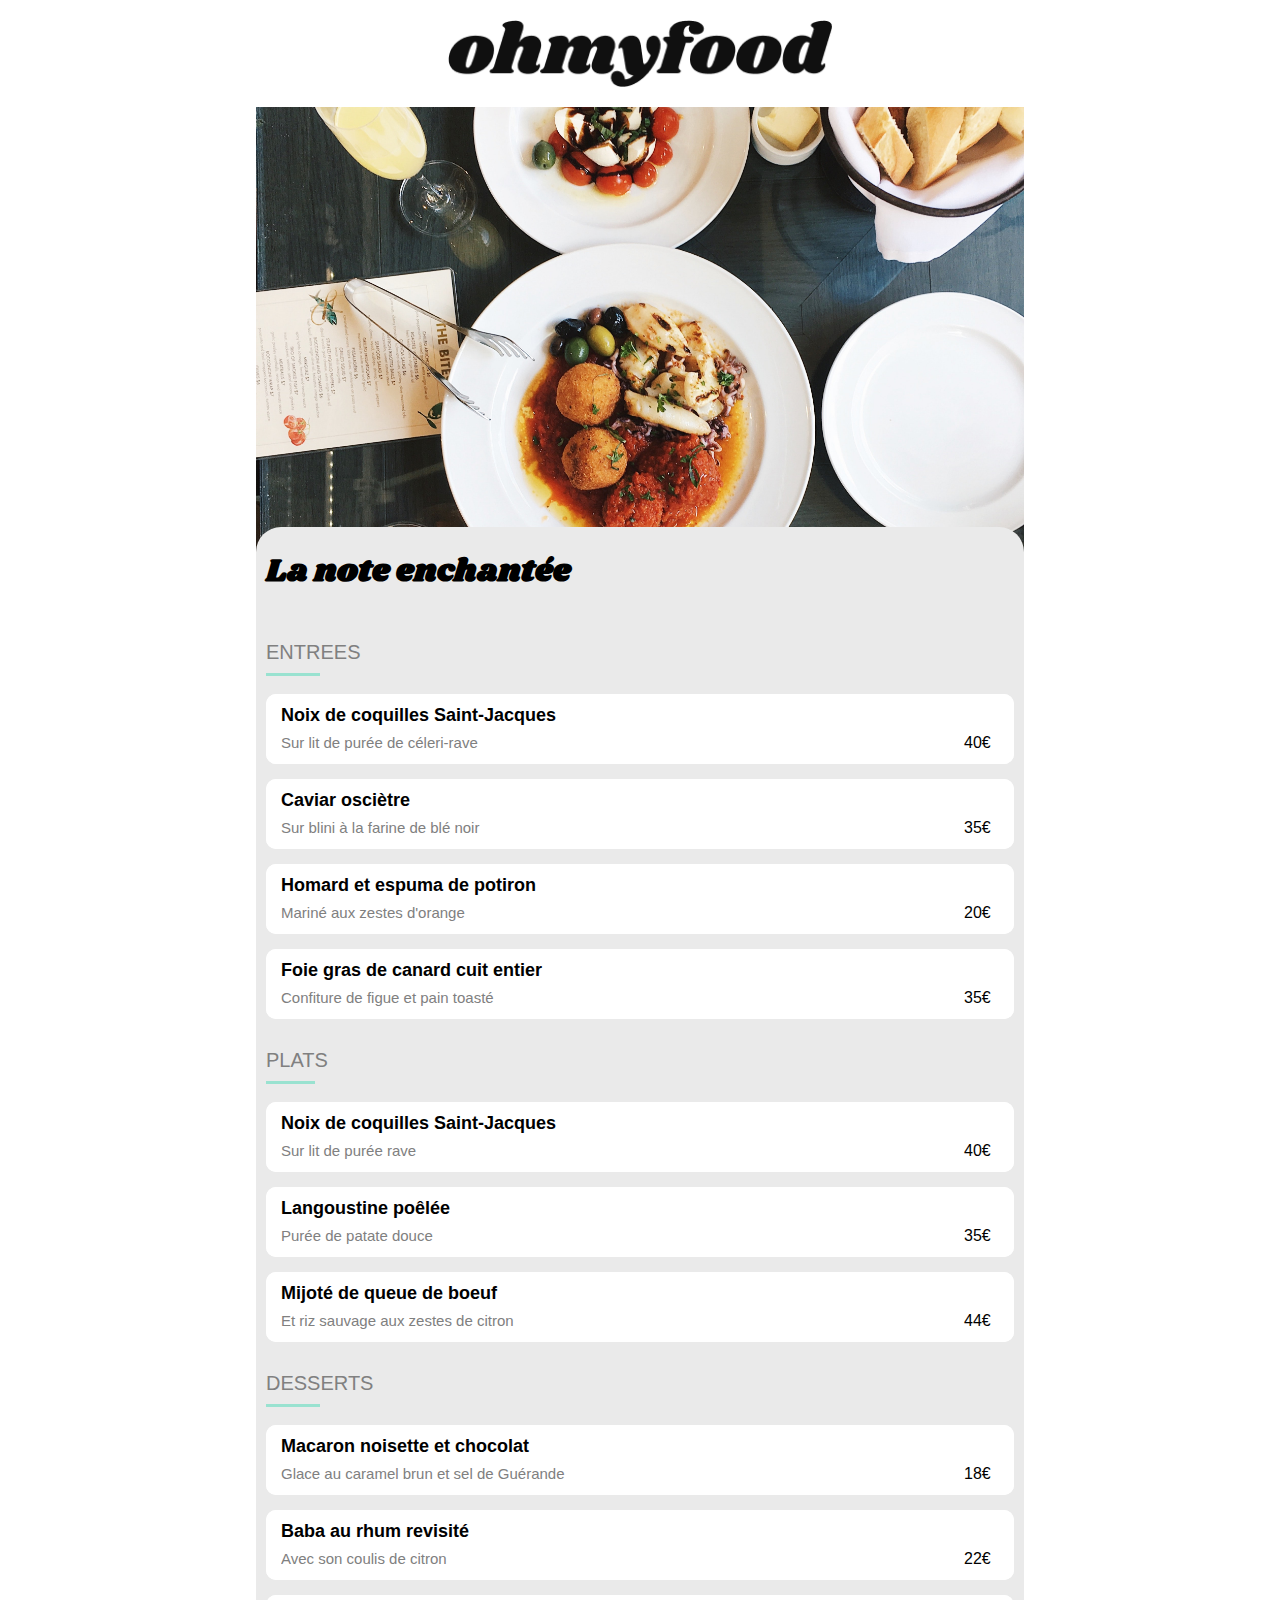
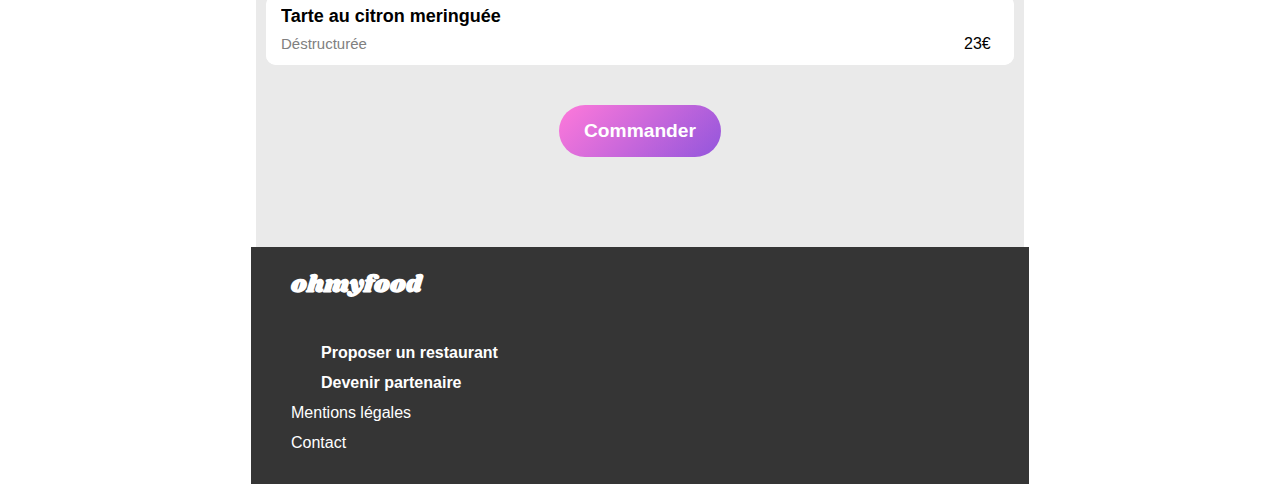
==== la-note-enchantee.html @ d66cdfc6 "Creation synchro git" ====
<!DOCTYPE html>

<html lang="fr">

<head>
	<meta charset="UTF-8" />
	<title>Menu_La_Note_Enchantée</em></title>


	<link rel="preconnect" href="https://fonts.googleapis.com">
	<link rel="preconnect" href="https://fonts.gstatic.com" crossorigin>
	<link href="https://fonts.googleapis.com/css2?family=Raleway:wght@100&family=Shrikhand&display=swap"
		rel="stylesheet">
		<link rel="stylesheet" href="https://use.fontawesome.com/releases/v5.15.4/css/all.css"
        integrity="sha384-DyZ88mC6Up2uqS4h/KRgHuoeGwBcD4Ng9SiP4dIRy0EXTlnuz47vAwmeGwVChigm" crossorigin="anonymous" />
		<link rel="stylesheet" href="css/styles.css" />
		<meta name="viewport" content="width=device-width, initial-scale=1.0">
</head>



<body>
	
<!----CARTOUCHE-ACCUEIL----762px--------------------------->
		<header>
			
			<div class="titre_fleche">
				<a  class="fleche_retour" href="index.html">
				<i class="fas fa-arrow-left" aria-hidden="true"></i>
				</a>
				<img src="img/logo-ohmyfood.png" alt="ohmyfood" class="logo">
			</div>

		</header>




		<main class="card_container">
<!---IMAGE----------------------------------->
			
			<div class="photo_resto">
				<div class="wrapper restau2">
				</div>
			</div>		
		
<!---MENU-GLOBAL----------------------------------->

			<div class="les_menus">
				<div class="titre_resto">
					<h1>La note enchantée</h1>
					<div class="btn-favorite">
						<i class="far fa-heart btn-bw"></i>
						<i class="fa fa-solid fa-heart btn-color"></i>
					</div>
				</div>
<!---FORMULAIRE_MENU----------------------------------->
				<form class="menu" method="menu" action="traitement.php">
					<div class="category">
<!---FORMULAIRE_ENTREES----------------------------------->						
					<div class="type_menu_ent">
						<div class="titre_menu">	
						<span class="titre_menu_decor">ENTR</span>EES
					</div>
						<label class="tile_plate">
							<span class="text_menu">
								<span class="title_plate">Noix de coquilles Saint-Jacques</span>
								<span class="subtitle_plate">Sur lit de purée de céleri-rave</span>
							</span>
							<span class="prix">
								40€
							</span>
							<input class="chbx_plate_selected" type="checkbox" name="entree_one"/>
							<span class="icon-check">
							<i class="fa fal fa-chevron-circle-down check_chevron"></i>
							</span>
						</label>
						
						<label class="tile_plate">
							<span class="text_menu">
								<span class="title_plate">Caviar osciètre 
									
									</span>
								<span class="subtitle_plate">Sur blini à la farine de blé noir</span>
							</span>
							<span class="prix">
								35€
							</span>
							<input class="chbx_plate_selected" type="checkbox" name="entree_two"/>
							<span class="icon-check">
								<i class="fa fal fa-chevron-circle-down check_chevron"></i>
							</span>
						</label>

						<label class="tile_plate">
							<span class="text_menu">
								<span class="title_plate">Homard et espuma de potiron</span>
								<span class="subtitle_plate">Mariné aux zestes d'orange</span>
							</span>
							<span class="prix">
								20€
							</span>
							<input class="chbx_plate_selected" type="checkbox" name="entree_two"/>
							<span class="icon-check">
								<i class="fa fal fa-chevron-circle-down check_chevron"></i>
							</span>
						</label>
						<label class="tile_plate">
							<span class="text_menu">
								<span class="title_plate">Foie gras de canard cuit entier</span>
								<span class="subtitle_plate">Confiture de figue et pain toasté</span>
							</span>
							<span class="prix">
								35€
							</span>
							<input class="chbx_plate_selected" type="checkbox" name="entree_two"/>
							<span class="icon-check">
								<i class="fa fal fa-chevron-circle-down check_chevron"></i>
							</span>
						</label>
					</div>
<!---FORMULAIRE_PLATS----------------------------------->						
					<div class="type_menu_pla">
						<div class="titre_menu">
							<span class="titre_menu_decor">PLAT</span>S
						</div>
						<label class="tile_plate">
							<span class="text_menu">
								<span class="title_plate">Noix de coquilles Saint-Jacques</span>
								<span class="subtitle_plate">Sur lit de purée rave</span>
							</span>
							<span class="prix">
								40€
							</span>
							<input class="chbx_plate_selected" type="checkbox" name="plat_one"/>
							<span class="icon-check">
								<i class="fa fal fa-chevron-circle-down check_chevron"></i>
							</span>
						</label>

						<label class="tile_plate">
							<span class="text_menu">
								<span class="title_plate">Langoustine poêlée</span>
								<span class="subtitle_plate">Purée de patate douce</span>
							</span>
							<span class="prix">
								35€
							</span>
							<input class="chbx_plate_selected" type="checkbox" name="plat_two"/>
							<span class="icon-check">
								<i class="fa fal fa-chevron-circle-down check_chevron"></i>
							</span>
						</label>
						
						<label class="tile_plate">
							<span class="text_menu">
								<span class="title_plate">Mijoté de queue de boeuf</span>
								<span class="subtitle_plate">Et riz sauvage aux zestes de citron</span>
							</span>
							<span class="prix">
								44€
							</span>
							<input class="chbx_plate_selected" type="checkbox" name="plat_three"/>
							<span class="icon-check">
								<i class="fa fal fa-chevron-circle-down check_chevron"></i>
							</span>
						</label>
					</div>
<!---FORMULAIRE_DESSERTS----------------------------------->						
					<div class="type_menu_des">
						<div class="titre_menu">
							<span class="titre_menu_decor">DESS</span>ERTS
						</div>
					
						<label class="tile_plate">
							<span class="text_menu">
								<span class="title_plate">Macaron noisette et chocolat</span>
								<span class="subtitle_plate">Glace au caramel brun et sel de Guérande</span>
							</span>
							<span class="prix">
								18€
							</span>
							<input class="chbx_plate_selected" type="checkbox" name="dessert_one"/>
							<span class="icon-check">
								<i class="fa fal fa-chevron-circle-down check_chevron"></i>
							</span>
						</label>
					
						<label class="tile_plate">
							<span class="text_menu">
								<span class="title_plate">Baba au rhum revisité</span>
								<span class="subtitle_plate">Avec son coulis de citron</span>
							</span>
							<span class="prix">
								22€
							</span>
							<input class="chbx_plate_selected" type="checkbox" name="dessert_two"/>
							<span class="icon-check">
								<i class="fa fal fa-chevron-circle-down check_chevron"></i>
							</span>
						</label>
					
						<label class="tile_plate">
							<span class="text_menu">
								<span class="title_plate">Tarte au citron meringuée</span>
								<span class="subtitle_plate">Déstructurée</span>
							</span>
							<span class="prix">
								23€
							</span>
							<input class="chbx_plate_selected" type="checkbox" name="dessert_two"/>
							<span class="icon-check">
								<i class="fa fal fa-chevron-circle-down check_chevron"></i>
							</span>
						</label>
					</div>
					
					<div class="submit_search">
						<input class="submit_search" type="submit" value="Commander" />
					</div>
				</form>
			</div>
		</main>

		<!----PIED DE PAGE-------------------------------->
		<footer>

			<h2>ohmyfood</h2>

			<div class="fin_page">
				<ul class="fin_page_list">
					<li class="mention_sup">
						<i class="fas fa-utensils" aria-hidden="true"></i>
						<a href="#">Proposer un restaurant</a>
					</li>
					<li class="mention_sup">
						<i class="fas fa-hands-helping" aria-hidden="true"></i>
						<a href="#">Devenir partenaire</a>
					</li>
					<li><a href="#">Mentions légales</a>
					</li>
					<li><a href="mailto:contact@davidgaillard.com">Contact</a>
					</li>
					
				</ul>
			</div>
		</footer>

	</div>
</body>

</html>




<!----ICONES------------------------------
mobile====<i class="fas fa-mobile-alt"></i>
coeur====<i class="fal fa-heart"></i>
Fourchettes====<i class="fal fa-utensils"></i>
flêche gauche=====<i class="fas fa-arrow-left"></i>
list====<i class="fas fa-list"></i>
map====<i class="fas fa-map-marker-alt"></i>
partenaire====<i class="fas fa-hands-helping"></i>
check====<i class="far fa-check-circle"></i>
cercle plein====<i class="fas fa-circle"></i>
restaurant====<i class="fas fa-store"></i>

----ICONES-------------------------------->


<!------<section>
			<div>
				<label for="choix-entree">entrée salade 23euros$</label>
				<input type="checkbox" id="choix-entree">
				<div class="icon-check">v</div>
			</div>

		</section>--->
---- css/styles.css ----
/*----------IMPORT-----------*/
/*----------ANIMATION-PAGE-RESTAURANT---------*/
@keyframes fade-out {
  from {
    display: block;
    opacity: 1;
  }
  to {
    display: none;
    opacity: 0;
  }
}
@keyframes fade-in {
  from {
    display: none;
    opacity: 0;
  }
  to {
    display: block;
    opacity: 1;
  }
}
.type_menu_ent, .type_menu_pla, .type_menu_des {
  animation-name: fade-in;
  animation-duration: 2000ms;
  animation-timing-function: ease-in-out;
  animation-fill-mode: forwards;
}

.type_menu_pla {
  animation-duration: 3000ms;
}

.type_menu_des {
  animation-duration: 4000ms;
}

body {
  width: 100%;
  min-height: 100%;
  position: relative;
  padding: 0;
  margin: 0;
}

body, input {
  font-family: "Roboto", sans-serif;
}

.mention_sup {
  font-weight: bold;
}

/*---ANIMATION-LOADER---------*/
@keyframes rotate-spinner {
  from {
    transform: rotate(0);
  }
  to {
    transform: rotate(360deg);
  }
}
.loader {
  opacity: 1;
  position: absolute;
  top: 0;
  flex-direction: column;
  align-items: center;
  width: 100%;
  height: 100%;
  background: grey;
  display: flex;
  align-items: center;
  justify-content: center;
  animation: 2000ms linear 2000ms fade-out;
  animation-fill-mode: forwards;
}

.spinner {
  width: 150px;
  height: 150px;
  display: block;
  border-radius: 3000px;
  border: 20px dotted #99E2D0;
  animation: 2000ms linear 0s infinite rotate-spinner;
}

.container {
  opacity: 0;
  animation: 1000ms linear 2000ms fade-in;
  animation-fill-mode: forwards;
}

/*----Fin-Animation-Transition---*/
/*----MOBILE 762px-----
-------------------------*/
main > *, footer, header {
  max-width: 768px;
  margin: 0 auto;
  display: flex;
  flex-direction: column;
}

header {
  padding-top: 20px;
  padding-bottom: 20px;
  font-family: "Shrikhand", cursive;
}

/*----TITRE-----*/
.titre_principal {
  display: flex;
  flex-direction: row;
  align-items: center;
  justify-content: space-between;
}

.logo {
  width: 50%;
  color: black;
  margin-right: auto;
  margin-left: auto;
}

/*----FORMULAIRE-----*/
.formulaire {
  display: flex;
  align-content: center;
  background-color: #f6f6f6;
  padding-bottom: 140px;
}

.label_search {
  display: flex;
  align-items: center;
  justify-content: center;
  background-color: #eaeaea;
  font-size: 100%;
  font-weight: bold;
  text-decoration: none;
  height: 30%;
  border-radius: 0rem 0rem 0rem 0rem;
  border-top: 1px solid #9e9d9d;
}

.label_search i {
  padding-right: 10px;
  font-size: 120%;
}

input[type=text i] {
  display: flex;
  background-color: #eaeaea;
  color: black;
  text-align: start;
  cursor: text;
  border-width: 0px;
  font-weight: bold;
  font-size: 130%;
  width: 150px;
}

.submit_search input {
  display: flex;
  user-select: none;
  align-items: flex-start;
  text-align: center;
  cursor: pointer;
  background: linear-gradient(135deg, #FF79DA 0%, #9356dc 100%);
  color: white;
  border-radius: 8rem 8rem 8rem 8rem;
  padding: 15px 25px;
  border-width: 0px;
  color: white;
  font-weight: bold;
  font-size: 120%;
  margin-left: auto;
  margin-right: auto;
  margin-top: 40px;
}

/*--ANIMATION-BOUTON-SUBMIT----*/
.submit_search input:hover {
  box-shadow: 5px 5px 5px #9356dc;
}

/***--FIN-ANIMATION-BOUTON-SUBMIT---*/
.instruction {
  display: flex;
  color: #7d7d7d;
  align-items: center;
  flex-wrap: wrap;
  padding-left: 30px;
  padding-right: 30px;
  padding-top: 50px;
  padding-bottom: 50px;
  text-align: center;
}

.titre_inst {
  color: black;
  font-size: 180%;
  font-weight: bold;
  text-align: center;
  width: 100%;
  padding-bottom: 15px;
}

.sous_titre_inst {
  color: black;
  font-size: 120%;
  text-align: center;
  width: 100%;
}

/*----FONCTIONNEMENT-----*/
.fonctionnement {
  display: flex;
  flex-direction: column;
  margin-right: 10px;
  margin-left: 15px;
}

@keyframes background-color-variation-1 {
  0% {
    background-color: #f6f6f6;
  }
  100% {
    background-color: #F5EDFF;
  }
}
.one_two_three {
  display: flex;
  flex-direction: row;
  justify-content: flex-start;
  align-items: center;
  background-color: #f6f6f6;
  box-shadow: 5px 5px 5px #eaeaea;
  color: black;
  padding-left: 20px;
  padding-top: 20px;
  padding-bottom: 20px;
  padding-right: 20px;
  border-radius: 2rem 2rem 2rem 2rem;
  margin-bottom: 24px;
  margin-left: 10px;
  font-weight: bold;
  transition: background-color 0.5s, box-shadow 0.2s;
}
.one_two_three:hover {
  background-color: #F5EDFF;
  cursor: pointer;
}
.one_two_three:hover i {
  color: #9356dc;
}

.fonct_descript {
  font-size: 120%;
  margin-left: 20px;
}

.num {
  color: white;
  border-radius: 2rem;
  background-color: #9356dc;
  border: 0.5px black solid;
  margin: 5px 10px 5px -30px;
  padding: 5px 10px 5px 10px;
  font-size: 110%;
}

/*----RESTAURANTS-----*/
article {
  display: flex;
  flex-direction: column;
  background-color: #f6f6f6;
  align-items: flex-start;
  flex-direction: column;
}

.titre_second {
  margin-left: 15px;
}

.item-rest-third, .item-rest-two, .item-rest-first, .item-rest-fourth {
  display: flex;
  flex-wrap: wrap;
  justify-content: space-between;
  width: calc(100% - 30px);
  /*--pour-30px de marge---*/
  height: 350px;
  margin-bottom: 30px;
  background-color: white;
  text-decoration: none;
  color: black;
  border: solid 4px #F2F2F2;
  border-radius: 15px;
  overflow: hidden;
  box-sizing: border-box;
  margin-left: 15px;
  margin-right: 15px;
}

.item-rest a div {
  object-fit: cover;
  width: 100%;
  height: 80%;
}

.img-rest {
  display: block;
  position: relative;
  height: 250px;
  width: 100%;
  background: red;
  flex-shrink: 0;
  background-size: cover;
  background-repeat: no-repeat;
  background-position: center;
}
.img-rest.restau1 {
  background-image: url("../img/restaurants/jay-wennington-N_Y88TWmGwA-unsplash.jpg");
}
.img-rest.restau2 {
  background-image: url("../img/restaurants/stil-u2Lp8tXIcjw-unsplash.jpg");
}
.img-rest.restau3 {
  background-image: url("../img/restaurants/toa-heftiba-DQKerTsQwi0-unsplash.jpg");
}
.img-rest.restau4 {
  background-image: url("../img/restaurants/louis-hansel-shotsoflouis-qNBGVyOCY8Q-unsplash.jpg");
}

.img-rest .tag-new {
  position: absolute;
  top: 20px;
  right: 20px;
  background-color: #99E2D0;
  color: green;
  font-weight: bold;
  font-size: 120%;
  padding-left: 15px;
  padding-right: 15px;
  padding-top: 10px;
  padding-bottom: 10px;
}

.info-rest {
  display: flex;
  flex-direction: row;
  align-items: center;
  justify-content: space-between;
  padding-bottom: 20px;
  width: 100%;
}

/*------ANIMATION-COEUR-----------*/
.btn-favorite {
  font-size: 20px;
  margin-right: 20px;
}

.btn-favorite:hover {
  cursor: pointer;
}
.btn-favorite:hover .btn-color {
  display: block;
}
.btn-favorite:hover .btn-bw {
  display: none;
}

.btn-bw {
  display: block;
}

.btn-color {
  color: transparent;
  background: linear-gradient(30deg, #FF79DA, #9356dc);
  background-clip: unset;
  -webkit-background-clip: text;
  display: none;
}

/***---FIN-ANIMATION-COEUR--------------*/
.info-details {
  line-height: 15px;
  padding-left: 15px;
}
.info-details span {
  font-size: 120%;
}

/*----PAGE-MENU-------*/
.titre_fleche {
  display: flex;
  justify-content: center;
  position: relative;
  align-items: center;
}
.titre_fleche .fleche_retour {
  font-size: 200%;
  color: black;
}

.photo_resto {
  position: absolute;
  top: 0;
  width: 100%;
  display: block;
  max-width: 100%;
}
.photo_resto .wrapper {
  max-width: 768px;
  margin: 0 auto;
  height: 520px;
  background-repeat: no-repeat;
  background-size: cover;
  background-position: center center;
}
.photo_resto .wrapper img {
  width: 100%;
}
.photo_resto .wrapper.restau2 {
  background-image: url(../img/restaurants/stil-u2Lp8tXIcjw-unsplash.jpg);
}
.photo_resto .wrapper.restau3 {
  background-image: url(../img/restaurants/toa-heftiba-DQKerTsQwi0-unsplash.jpg);
}

.card_container {
  position: relative;
  overflow: hidden;
}
.card_container > .les_menus {
  margin-top: 420px;
  position: relative;
  background-color: #eaeaea;
  border-radius: 25px 25px 0 0;
}

.titre_resto h1 {
  font-family: "Shrikhand", cursive;
}

.titre_resto i {
  font-size: 180%;
  /*--color: grey;---*/
}

.titre_resto {
  display: flex;
  align-content: space-between;
  flex-direction: row;
  align-items: center;
  justify-content: space-between;
  margin-left: 10px;
  margin-right: 10px;
}

form.menu {
  margin-left: 10px;
  margin-right: 10px;
}

.category, .submit_search {
  margin-top: 10px;
  margin-bottom: 90px;
}

.titre_menu {
  color: grey;
  font-size: 20px;
  padding-bottom: 8px;
  margin-bottom: 15px;
  padding-top: 15px;
  padding-bottom: 15px;
}

.titre_menu_decor {
  border-bottom: 3px #99E2D0 solid;
  padding-top: 15px;
  padding-bottom: 10px;
}

.tile_plate {
  display: flex;
  height: 70px;
  /*--ex-pink---*/
  background: white;
  border-radius: 10px;
  margin-bottom: 15px;
  cursor: pointer;
}

.text_menu {
  display: flex;
  flex-direction: column;
  justify-content: space-evenly;
  width: calc(100% - 60px - 50px);
  /*--ex-green---*/
  background: white;
  border-radius: 10px 0px 0 10px;
  line-height: 150%;
  padding-top: 5px;
  padding-bottom: 5px;
  padding-left: 15px;
}

.title_plate, .subtitle_plate {
  display: block;
  width: 100%;
  text-overflow: ellipsis;
  white-space: nowrap;
  overflow: hidden;
}

.title_plate {
  font-weight: bold;
  font-size: 18px;
}

.subtitle_plate {
  display: block;
  font-size: 15px;
  color: grey;
}

.prix {
  text-align: bottom;
  width: 50px;
  flex-shrink: 0;
  /*--ex-orange---*/
  background: white;
  margin-left: auto;
  border-radius: 0 10px 10px 0;
  padding-top: 40px;
  padding-bottom: 0px;
}

.chbx_plate_selected {
  display: none;
}

.icon-check, .check_chevron {
  width: 0px;
  flex-shrink: 0;
  background: #99E2D0;
  border-radius: 0 10px 10px 0;
  transition: width 1000ms;
  padding-top: 15px;
  padding-bottom: 15px;
}

.check_chevron {
  font-size: 25px;
  width: 100%;
  padding: 0;
  display: flex;
  top: 8px;
  position: relative;
  align-items: center;
  justify-content: center;
  color: white;
}
.check_chevron.fa-chevron-circle-down:before {
  transform: rotate(360deg);
  transition: transform 2000ms;
}

.icon-check {
  overflow: hidden;
}

.chbx_plate_selected:checked + .icon-check {
  width: 60px;
}

.chbx_plate_selected:checked + .icon-check i::before {
  transform: rotate(0);
}

/*----FOOTER-----*/
footer {
  display: flex;
  flex-direction: column;
  align-content: flex-start;
  background-color: #353535;
  border-radius: 0rem 0rem 0rem 0rem;
  color: white;
  padding-left: 0px;
  padding-top: 0px;
  padding-bottom: 10px;
  padding-right: 10px;
}
footer h2 {
  font-family: "Shrikhand", cursive;
  padding-left: 40px;
}
footer i {
  color: white;
  padding-right: 10px;
}

.fin_page_list {
  list-style: none;
  line-height: 30px;
}

.fin_page_list li {
  display: flex;
  flex-wrap: wrap;
}

.fin_page_list li i {
  width: 20px;
  display: flex;
  align-items: center;
  justify-content: center;
}

.fin_page_list a {
  color: white;
  text-decoration: none;
}

/*--------------------------------------------
--------------@MEDIA--DESKTOP--1400px-------------------
----------------------------------------------*/
/*----
@media (max-width: 1400px){
    main > *,footer,header{
        max-width: 1400px;
        margin: 0 auto;
        display:flex;
        flex-direction: column;

//background-image : blue;
    }
}


/*----main > *
 @media (max-width: 1400px)
{
    max-width: 1400px;
    margin: 0 auto;
    display:flex;

    justify-content: space-between;
    align-items: center;
}---
-*/

/*# sourceMappingURL=styles.css.map */
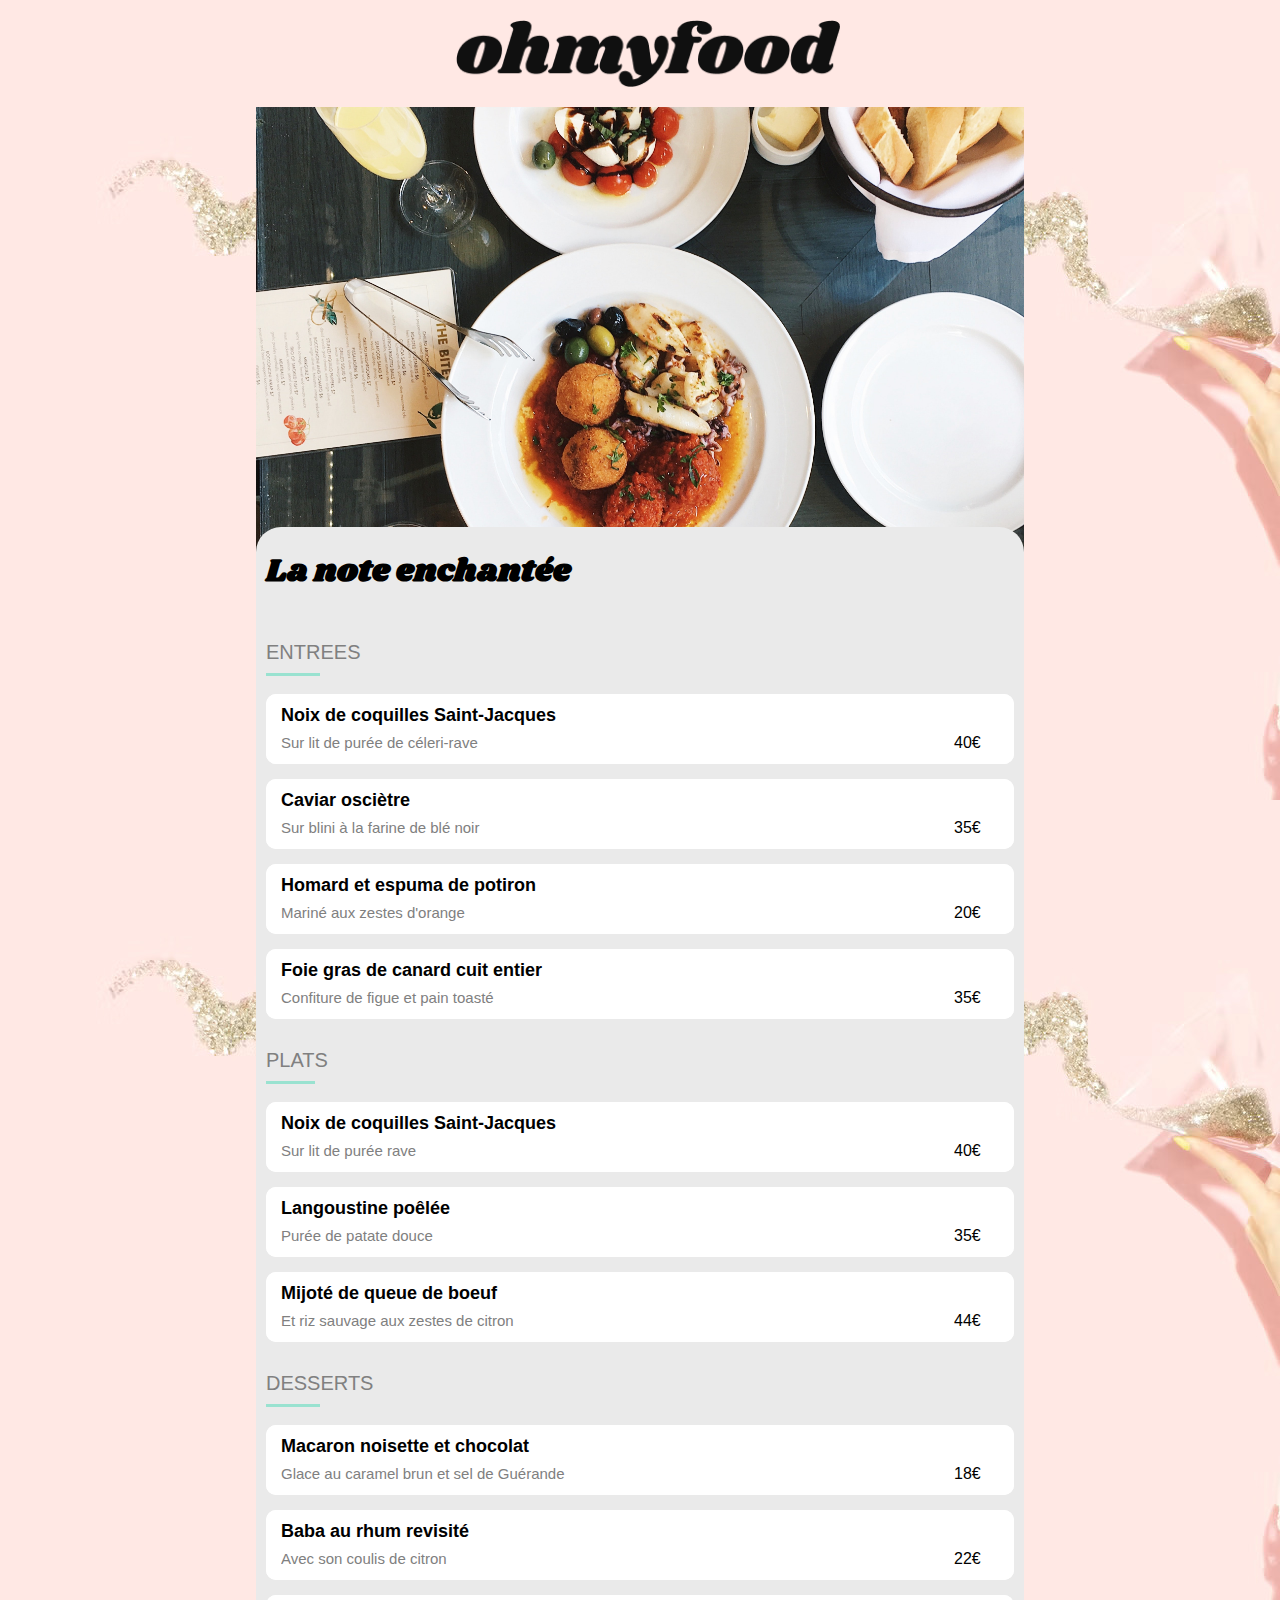
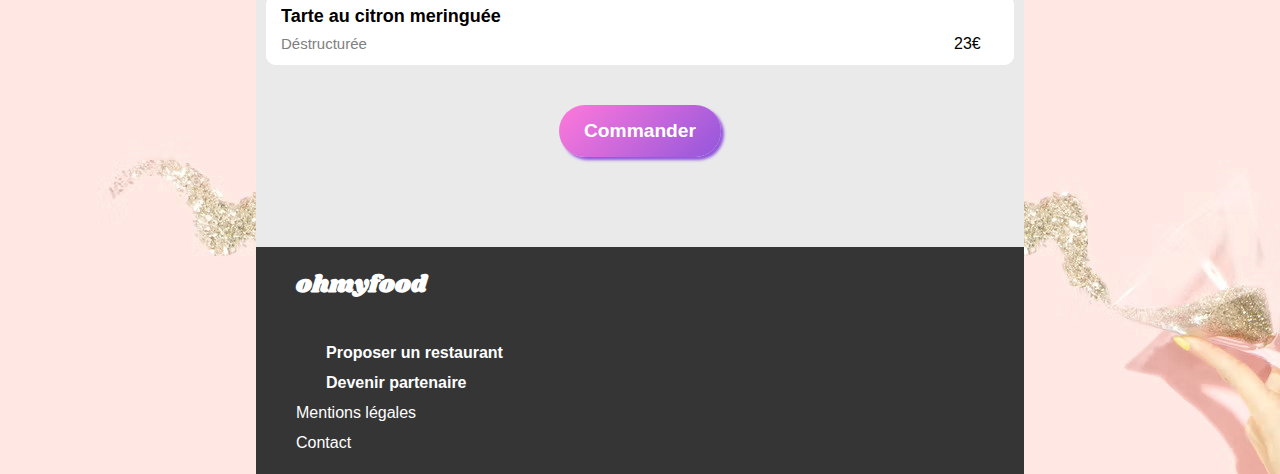
==== commit c0afacc8: "maj" ====
--- a/la-note-enchantee.html
+++ b/la-note-enchantee.html
@@ -11,57 +11,52 @@
 	<link rel="preconnect" href="https://fonts.gstatic.com" crossorigin>
 	<link href="https://fonts.googleapis.com/css2?family=Raleway:wght@100&family=Shrikhand&display=swap"
 		rel="stylesheet">
-		<link rel="stylesheet" href="https://use.fontawesome.com/releases/v5.15.4/css/all.css"
-        integrity="sha384-DyZ88mC6Up2uqS4h/KRgHuoeGwBcD4Ng9SiP4dIRy0EXTlnuz47vAwmeGwVChigm" crossorigin="anonymous" />
-		<link rel="stylesheet" href="css/styles.css" />
-		<meta name="viewport" content="width=device-width, initial-scale=1.0">
+	<link rel="stylesheet" href="https://use.fontawesome.com/releases/v5.15.4/css/all.css"
+		integrity="sha384-DyZ88mC6Up2uqS4h/KRgHuoeGwBcD4Ng9SiP4dIRy0EXTlnuz47vAwmeGwVChigm" crossorigin="anonymous" />
+	<link rel="stylesheet" href="css/styles.css" />
+	<meta name="viewport" content="width=device-width, initial-scale=1.0">
 </head>
 
-
-
 <body>
-	
-<!----CARTOUCHE-ACCUEIL----762px--------------------------->
-		<header>
-			
-			<div class="titre_fleche">
-				<a  class="fleche_retour" href="index.html">
+
+	<!----CARTOUCHE-ACCUEIL----762px--------------------------->
+	<header>
+
+		<div class="titre_fleche">
+			<a class="fleche_retour" href="index.html">
 				<i class="fas fa-arrow-left" aria-hidden="true"></i>
-				</a>
-				<img src="img/logo-ohmyfood.png" alt="ohmyfood" class="logo">
+			</a>
+			<img src="img/logo-ohmyfood.png" alt="ohmyfood" class="logo">
+		</div>
+
+	</header>
+
+	<main class="card_container">
+		<!---IMAGE----------------------------------->
+
+		<div class="photo_resto">
+			<div class="wrapper restau2">
 			</div>
-
-		</header>
-
-
-
-
-		<main class="card_container">
-<!---IMAGE----------------------------------->
-			
-			<div class="photo_resto">
-				<div class="wrapper restau2">
+		</div>
+
+		<!---MENU-GLOBAL----------------------------------->
+
+		<div class="les_menus">
+			<div class="titre_resto">
+				<h1>La note enchantée</h1>
+				<div class="btn-favorite">
+					<i class="far fa-heart btn-bw"></i>
+					<i class="fa fa-solid fa-heart btn-color"></i>
 				</div>
-			</div>		
-		
-<!---MENU-GLOBAL----------------------------------->
-
-			<div class="les_menus">
-				<div class="titre_resto">
-					<h1>La note enchantée</h1>
-					<div class="btn-favorite">
-						<i class="far fa-heart btn-bw"></i>
-						<i class="fa fa-solid fa-heart btn-color"></i>
-					</div>
-				</div>
-<!---FORMULAIRE_MENU----------------------------------->
-				<form class="menu" method="menu" action="traitement.php">
-					<div class="category">
-<!---FORMULAIRE_ENTREES----------------------------------->						
+			</div>
+			<!---FORMULAIRE_MENU----------------------------------->
+			<form class="menu" method="menu" action="traitement.php">
+				<div class="category">
+					<!---FORMULAIRE_ENTREES----------------------------------->
 					<div class="type_menu_ent">
-						<div class="titre_menu">	
-						<span class="titre_menu_decor">ENTR</span>EES
-					</div>
+						<div class="titre_menu">
+							<span class="titre_menu_decor">ENTR</span>EES
+						</div>
 						<label class="tile_plate">
 							<span class="text_menu">
 								<span class="title_plate">Noix de coquilles Saint-Jacques</span>
@@ -70,23 +65,23 @@
 							<span class="prix">
 								40€
 							</span>
-							<input class="chbx_plate_selected" type="checkbox" name="entree_one"/>
-							<span class="icon-check">
-							<i class="fa fal fa-chevron-circle-down check_chevron"></i>
-							</span>
-						</label>
-						
-						<label class="tile_plate">
-							<span class="text_menu">
-								<span class="title_plate">Caviar osciètre 
-									
-									</span>
+							<input class="chbx_plate_selected" type="checkbox" name="entree_one" />
+							<span class="icon-check">
+								<i class="fa fal fa-chevron-circle-down check_chevron"></i>
+							</span>
+						</label>
+
+						<label class="tile_plate">
+							<span class="text_menu">
+								<span class="title_plate">Caviar osciètre
+
+								</span>
 								<span class="subtitle_plate">Sur blini à la farine de blé noir</span>
 							</span>
 							<span class="prix">
 								35€
 							</span>
-							<input class="chbx_plate_selected" type="checkbox" name="entree_two"/>
+							<input class="chbx_plate_selected" type="checkbox" name="entree_two" />
 							<span class="icon-check">
 								<i class="fa fal fa-chevron-circle-down check_chevron"></i>
 							</span>
@@ -100,7 +95,7 @@
 							<span class="prix">
 								20€
 							</span>
-							<input class="chbx_plate_selected" type="checkbox" name="entree_two"/>
+							<input class="chbx_plate_selected" type="checkbox" name="entree_two" />
 							<span class="icon-check">
 								<i class="fa fal fa-chevron-circle-down check_chevron"></i>
 							</span>
@@ -113,13 +108,13 @@
 							<span class="prix">
 								35€
 							</span>
-							<input class="chbx_plate_selected" type="checkbox" name="entree_two"/>
-							<span class="icon-check">
-								<i class="fa fal fa-chevron-circle-down check_chevron"></i>
-							</span>
-						</label>
-					</div>
-<!---FORMULAIRE_PLATS----------------------------------->						
+							<input class="chbx_plate_selected" type="checkbox" name="entree_two" />
+							<span class="icon-check">
+								<i class="fa fal fa-chevron-circle-down check_chevron"></i>
+							</span>
+						</label>
+					</div>
+					<!---FORMULAIRE_PLATS----------------------------------->
 					<div class="type_menu_pla">
 						<div class="titre_menu">
 							<span class="titre_menu_decor">PLAT</span>S
@@ -132,7 +127,7 @@
 							<span class="prix">
 								40€
 							</span>
-							<input class="chbx_plate_selected" type="checkbox" name="plat_one"/>
+							<input class="chbx_plate_selected" type="checkbox" name="plat_one" />
 							<span class="icon-check">
 								<i class="fa fal fa-chevron-circle-down check_chevron"></i>
 							</span>
@@ -146,12 +141,12 @@
 							<span class="prix">
 								35€
 							</span>
-							<input class="chbx_plate_selected" type="checkbox" name="plat_two"/>
-							<span class="icon-check">
-								<i class="fa fal fa-chevron-circle-down check_chevron"></i>
-							</span>
-						</label>
-						
+							<input class="chbx_plate_selected" type="checkbox" name="plat_two" />
+							<span class="icon-check">
+								<i class="fa fal fa-chevron-circle-down check_chevron"></i>
+							</span>
+						</label>
+
 						<label class="tile_plate">
 							<span class="text_menu">
 								<span class="title_plate">Mijoté de queue de boeuf</span>
@@ -160,18 +155,18 @@
 							<span class="prix">
 								44€
 							</span>
-							<input class="chbx_plate_selected" type="checkbox" name="plat_three"/>
-							<span class="icon-check">
-								<i class="fa fal fa-chevron-circle-down check_chevron"></i>
-							</span>
-						</label>
-					</div>
-<!---FORMULAIRE_DESSERTS----------------------------------->						
+							<input class="chbx_plate_selected" type="checkbox" name="plat_three" />
+							<span class="icon-check">
+								<i class="fa fal fa-chevron-circle-down check_chevron"></i>
+							</span>
+						</label>
+					</div>
+					<!---FORMULAIRE_DESSERTS----------------------------------->
 					<div class="type_menu_des">
 						<div class="titre_menu">
 							<span class="titre_menu_decor">DESS</span>ERTS
 						</div>
-					
+
 						<label class="tile_plate">
 							<span class="text_menu">
 								<span class="title_plate">Macaron noisette et chocolat</span>
@@ -180,12 +175,12 @@
 							<span class="prix">
 								18€
 							</span>
-							<input class="chbx_plate_selected" type="checkbox" name="dessert_one"/>
-							<span class="icon-check">
-								<i class="fa fal fa-chevron-circle-down check_chevron"></i>
-							</span>
-						</label>
-					
+							<input class="chbx_plate_selected" type="checkbox" name="dessert_one" />
+							<span class="icon-check">
+								<i class="fa fal fa-chevron-circle-down check_chevron"></i>
+							</span>
+						</label>
+
 						<label class="tile_plate">
 							<span class="text_menu">
 								<span class="title_plate">Baba au rhum revisité</span>
@@ -194,12 +189,12 @@
 							<span class="prix">
 								22€
 							</span>
-							<input class="chbx_plate_selected" type="checkbox" name="dessert_two"/>
-							<span class="icon-check">
-								<i class="fa fal fa-chevron-circle-down check_chevron"></i>
-							</span>
-						</label>
-					
+							<input class="chbx_plate_selected" type="checkbox" name="dessert_two" />
+							<span class="icon-check">
+								<i class="fa fal fa-chevron-circle-down check_chevron"></i>
+							</span>
+						</label>
+
 						<label class="tile_plate">
 							<span class="text_menu">
 								<span class="title_plate">Tarte au citron meringuée</span>
@@ -208,43 +203,44 @@
 							<span class="prix">
 								23€
 							</span>
-							<input class="chbx_plate_selected" type="checkbox" name="dessert_two"/>
-							<span class="icon-check">
-								<i class="fa fal fa-chevron-circle-down check_chevron"></i>
-							</span>
-						</label>
-					</div>
-					
+							<input class="chbx_plate_selected" type="checkbox" name="dessert_two" />
+							<span class="icon-check">
+								<i class="fa fal fa-chevron-circle-down check_chevron"></i>
+							</span>
+						</label>
+					</div>
+
 					<div class="submit_search">
 						<input class="submit_search" type="submit" value="Commander" />
 					</div>
-				</form>
-			</div>
-		</main>
-
-		<!----PIED DE PAGE-------------------------------->
-		<footer>
-
-			<h2>ohmyfood</h2>
-
-			<div class="fin_page">
-				<ul class="fin_page_list">
-					<li class="mention_sup">
-						<i class="fas fa-utensils" aria-hidden="true"></i>
-						<a href="#">Proposer un restaurant</a>
-					</li>
-					<li class="mention_sup">
-						<i class="fas fa-hands-helping" aria-hidden="true"></i>
-						<a href="#">Devenir partenaire</a>
-					</li>
-					<li><a href="#">Mentions légales</a>
-					</li>
-					<li><a href="mailto:contact@davidgaillard.com">Contact</a>
-					</li>
-					
-				</ul>
-			</div>
-		</footer>
+				</div>
+			</form>
+		</div>
+	</main>
+
+	<!----PIED DE PAGE-------------------------------->
+	<footer>
+
+		<h2>ohmyfood</h2>
+
+		<div class="fin_page">
+			<ul class="fin_page_list">
+				<li class="mention_sup">
+					<i class="fas fa-utensils" aria-hidden="true"></i>
+					<a href="#">Proposer un restaurant</a>
+				</li>
+				<li class="mention_sup">
+					<i class="fas fa-hands-helping" aria-hidden="true"></i>
+					<a href="#">Devenir partenaire</a>
+				</li>
+				<li><a href="#">Mentions légales</a>
+				</li>
+				<li><a href="mailto:contact@davidgaillard.com">Contact</a>
+				</li>
+
+			</ul>
+		</div>
+	</footer>
 
 	</div>
 </body>
--- a/css/styles.css
+++ b/css/styles.css
@@ -1,5 +1,4 @@
 /*----------IMPORT-----------*/
-/*----------ANIMATION-PAGE-RESTAURANT---------*/
 @keyframes fade-out {
   from {
     display: block;
@@ -20,6 +19,23 @@
     opacity: 1;
   }
 }
+@keyframes rotate-spinner {
+  from {
+    transform: rotate(0);
+  }
+  to {
+    transform: rotate(360deg);
+  }
+}
+@keyframes background-color-variation-1 {
+  0% {
+    background-color: #f6f6f6;
+  }
+  100% {
+    background-color: #F5EDFF;
+  }
+}
+/*----------ANIMATION-PAGE-RESTAURANT---------*/
 .type_menu_ent, .type_menu_pla, .type_menu_des {
   animation-name: fade-in;
   animation-duration: 2000ms;
@@ -52,14 +68,6 @@
 }
 
 /*---ANIMATION-LOADER---------*/
-@keyframes rotate-spinner {
-  from {
-    transform: rotate(0);
-  }
-  to {
-    transform: rotate(360deg);
-  }
-}
 .loader {
   opacity: 1;
   position: absolute;
@@ -68,7 +76,7 @@
   align-items: center;
   width: 100%;
   height: 100%;
-  background: grey;
+  background: #eaeaea;
   display: flex;
   align-items: center;
   justify-content: center;
@@ -87,11 +95,11 @@
 
 .container {
   opacity: 0;
-  animation: 1000ms linear 2000ms fade-in;
+  animation: 2000ms linear 2000ms fade-in;
   animation-fill-mode: forwards;
 }
 
-/*----Fin-Animation-Transition---*/
+/*----FIN-ANIMATION-LOADER---*/
 /*----MOBILE 762px-----
 -------------------------*/
 main > *, footer, header {
@@ -167,6 +175,7 @@
   text-align: center;
   cursor: pointer;
   background: linear-gradient(135deg, #FF79DA 0%, #9356dc 100%);
+  box-shadow: 3px 3px 3px #9356dc;
   color: white;
   border-radius: 8rem 8rem 8rem 8rem;
   padding: 15px 25px;
@@ -181,7 +190,7 @@
 
 /*--ANIMATION-BOUTON-SUBMIT----*/
 .submit_search input:hover {
-  box-shadow: 5px 5px 5px #9356dc;
+  box-shadow: 6px 6px 6px #9356dc;
 }
 
 /***--FIN-ANIMATION-BOUTON-SUBMIT---*/
@@ -221,14 +230,7 @@
   margin-left: 15px;
 }
 
-@keyframes background-color-variation-1 {
-  0% {
-    background-color: #f6f6f6;
-  }
-  100% {
-    background-color: #F5EDFF;
-  }
-}
+/*---ANIMATION---*/
 .one_two_three {
   display: flex;
   flex-direction: row;
@@ -313,7 +315,7 @@
   position: relative;
   height: 250px;
   width: 100%;
-  background: red;
+  background: white;
   flex-shrink: 0;
   background-size: cover;
   background-repeat: no-repeat;
@@ -355,20 +357,10 @@
   width: 100%;
 }
 
-/*------ANIMATION-COEUR-----------*/
+/*--------------COEUR-----------------*/
 .btn-favorite {
   font-size: 20px;
   margin-right: 20px;
-}
-
-.btn-favorite:hover {
-  cursor: pointer;
-}
-.btn-favorite:hover .btn-color {
-  display: block;
-}
-.btn-favorite:hover .btn-bw {
-  display: none;
 }
 
 .btn-bw {
@@ -383,7 +375,22 @@
   display: none;
 }
 
-/***---FIN-ANIMATION-COEUR--------------*/
+/*------ANIMATION-COEUR-----------*/
+.btn-favorite:hover {
+  animation-name: fade-in;
+  animation-duration: 2000ms;
+  animation-timing-function: ease-in-out;
+  animation-fill-mode: forwards;
+  cursor: pointer;
+}
+.btn-favorite:hover .btn-color {
+  display: block;
+}
+.btn-favorite:hover .btn-bw {
+  display: none;
+}
+
+/****---FIN-ANIMATION-COEUR--------------*/
 .info-details {
   line-height: 15px;
   padding-left: 15px;
@@ -402,6 +409,7 @@
 .titre_fleche .fleche_retour {
   font-size: 200%;
   color: black;
+  padding-left: 15px;
 }
 
 .photo_resto {
@@ -422,11 +430,17 @@
 .photo_resto .wrapper img {
   width: 100%;
 }
+.photo_resto .wrapper.restau1 {
+  background-image: url(../img/restaurants/jay-wennington-N_Y88TWmGwA-unsplash.jpg);
+}
 .photo_resto .wrapper.restau2 {
   background-image: url(../img/restaurants/stil-u2Lp8tXIcjw-unsplash.jpg);
 }
 .photo_resto .wrapper.restau3 {
   background-image: url(../img/restaurants/toa-heftiba-DQKerTsQwi0-unsplash.jpg);
+}
+.photo_resto .wrapper.restau4 {
+  background-image: url(../img/restaurants/louis-hansel-shotsoflouis-qNBGVyOCY8Q-unsplash.jpg);
 }
 
 .card_container {
@@ -498,7 +512,7 @@
   display: flex;
   flex-direction: column;
   justify-content: space-evenly;
-  width: calc(100% - 60px - 50px);
+  width: calc(100% - 70px - 60px - 20px);
   /*--ex-green---*/
   background: white;
   border-radius: 10px 0px 0 10px;
@@ -529,7 +543,7 @@
 
 .prix {
   text-align: bottom;
-  width: 50px;
+  width: 60px;
   flex-shrink: 0;
   /*--ex-orange---*/
   background: white;
@@ -574,7 +588,7 @@
 }
 
 .chbx_plate_selected:checked + .icon-check {
-  width: 60px;
+  width: 70px;
 }
 
 .chbx_plate_selected:checked + .icon-check i::before {
@@ -591,8 +605,7 @@
   color: white;
   padding-left: 0px;
   padding-top: 0px;
-  padding-bottom: 10px;
-  padding-right: 10px;
+  box-sizing: border-box;
 }
 footer h2 {
   font-family: "Shrikhand", cursive;
@@ -628,29 +641,44 @@
 /*--------------------------------------------
 --------------@MEDIA--DESKTOP--1400px-------------------
 ----------------------------------------------*/
-/*----
-@media (max-width: 1400px){
+@media (min-width: 992px) {
+  body {
+    min-width: 992px;
+    margin: 0 auto;
+    background-image: url(/img/main-champagne.jpeg);
+  }
+
+  .fonctionnement, .one_two_three {
+    display: flex;
+    flex-direction: row;
+    margin-top: 15px;
+    margin-right: 10px;
+    margin-left: 15px;
+    align-items: center;
+  }
+
+  .titre_fonct {
+    display: none;
+  }
+}
+/*----main > *
+/*-@media (max-width: 1400px){
     main > *,footer,header{
         max-width: 1400px;
         margin: 0 auto;
-        display:flex;
-        flex-direction: column;
-
-//background-image : blue;
+        background-color: blue;
+    //    display:flex;
+     //   flex-direction: column;
     }
-}
-
-
-/*----main > *
- @media (max-width: 1400px)
-{
-    max-width: 1400px;
-    margin: 0 auto;
-    display:flex;
-
-    justify-content: space-between;
+
+.fonctionnement,.one_two_three{  
+    display: flex;
+    flex-direction: row;
+    margin-right: 10px;
+    margin-left: 15px;
     align-items: center;
-}---
+}
+    }
 -*/
 
 /*# sourceMappingURL=styles.css.map */
